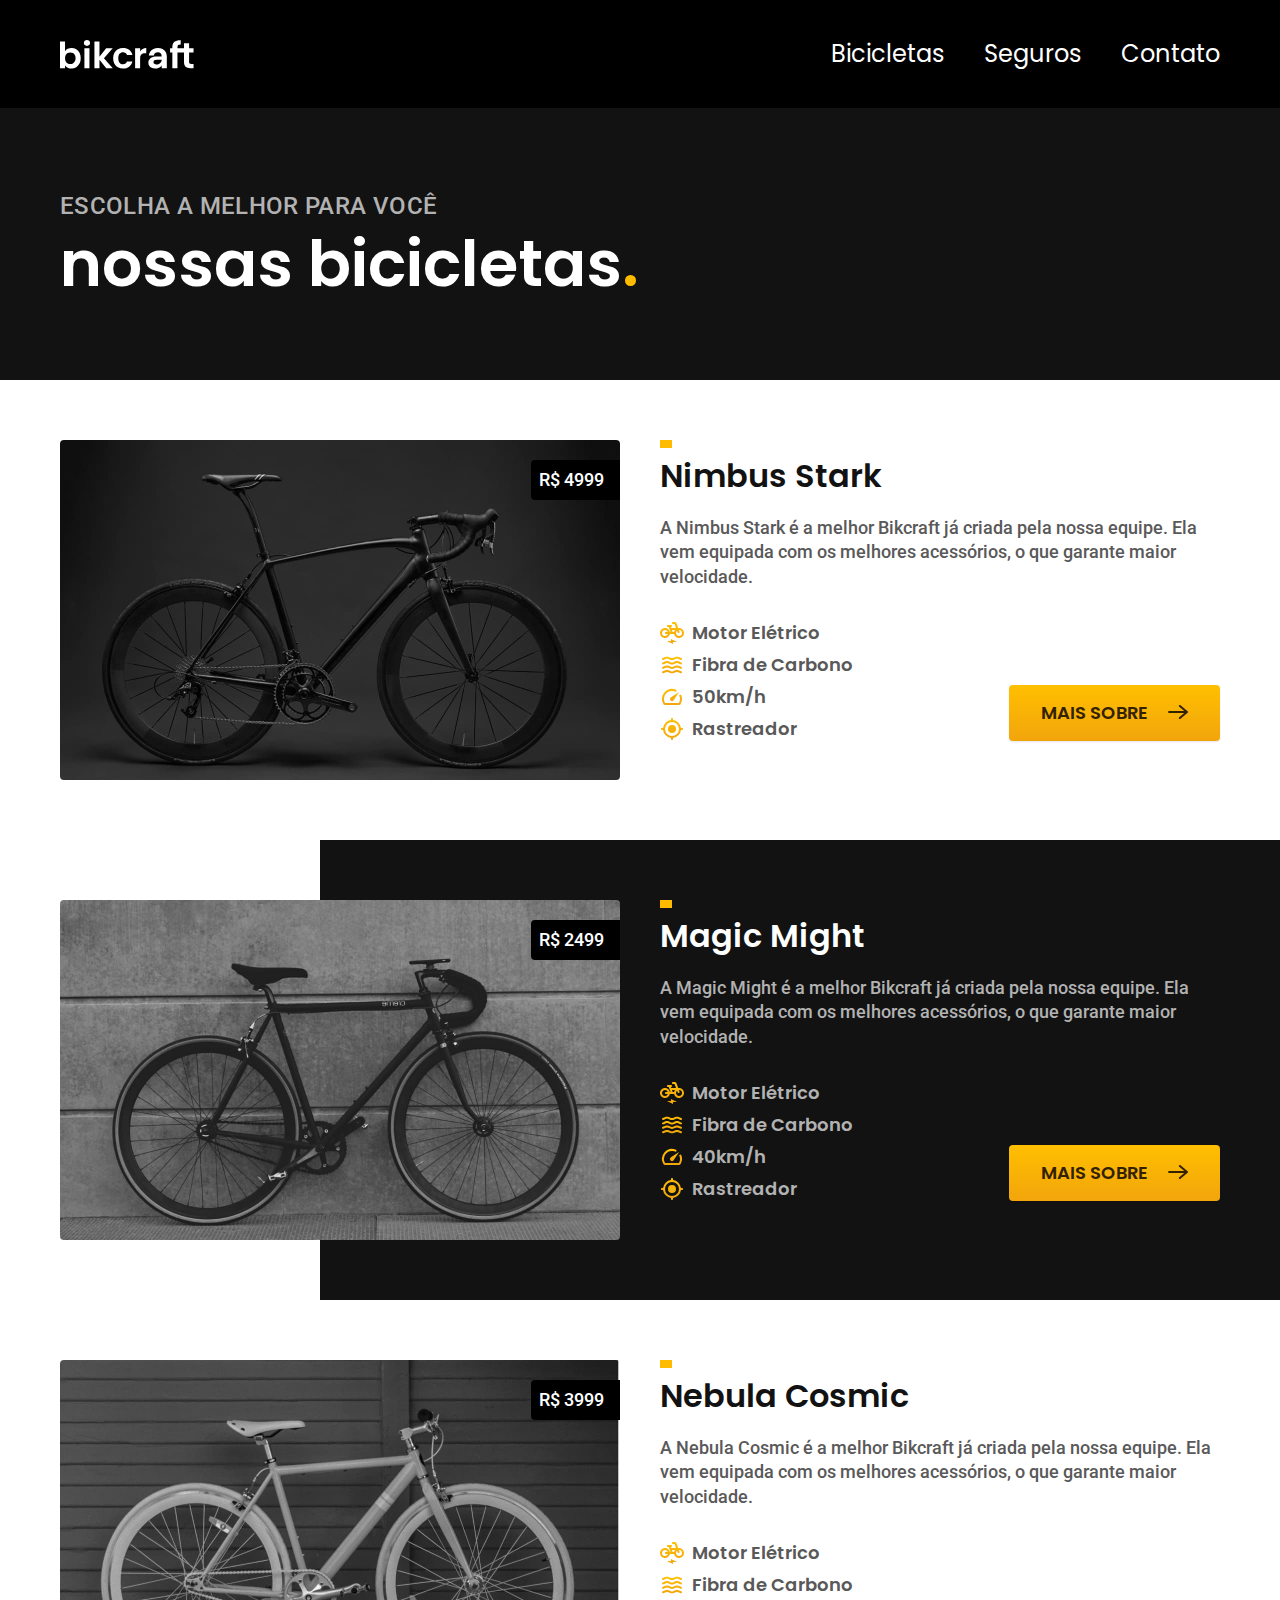
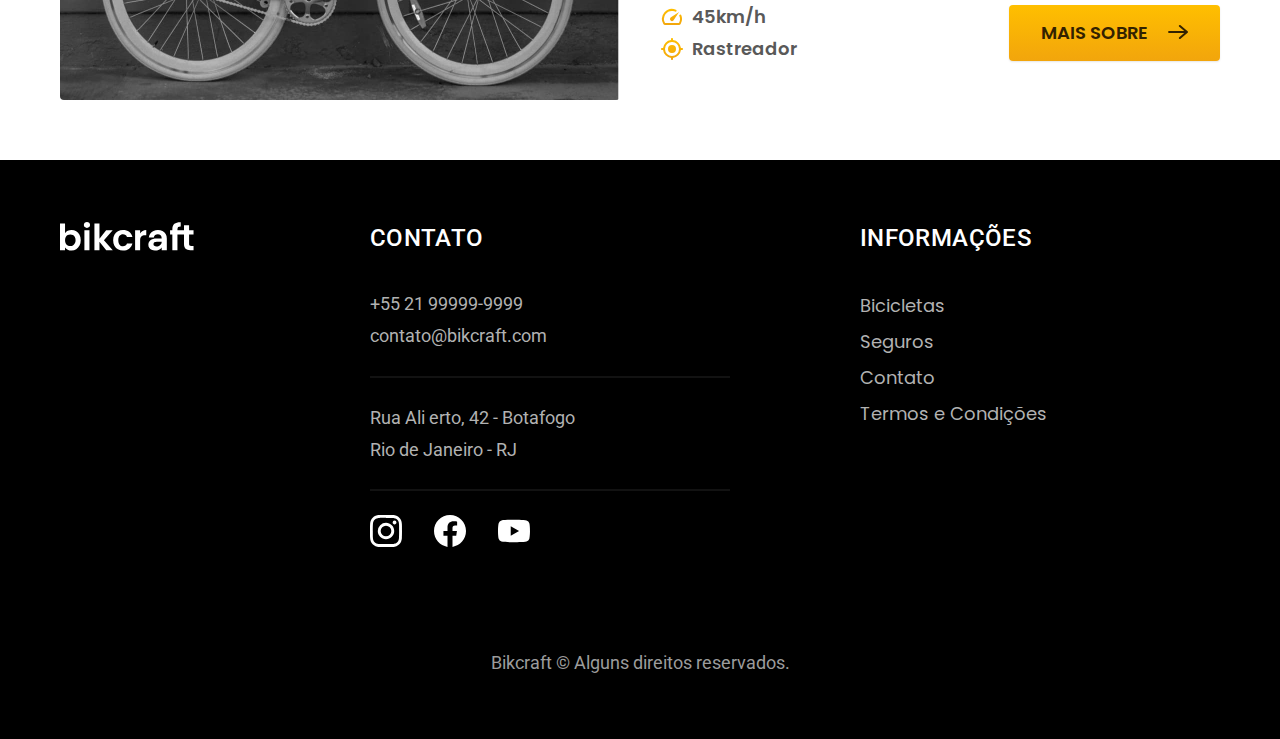
==== bicicletas.html @ f3bfa318 "Creating the internal bicycle page" ====
<!DOCTYPE html>
<html lang="pt-br">

<head>
    <meta charset="UTF-8">
    <meta name="viewport" content="width=device-width, initial-scale=1.0">
    <meta name="description" content="Lista de bicicletas Bikcraft.">
    <link rel="stylesheet" href="./css/style.css">
    <link rel="shortcut icon" href="./favicon.svg" type="image/svg+xml">
    <link rel="preconnect" href="https://fonts.googleapis.com">
    <link rel="preconnect" href="https://fonts.gstatic.com" crossorigin>
    <link href="https://fonts.googleapis.com/css2?family=Merriweather:ital,wght@1,900&family=Poppins:wght@400;500;600&family=Roboto:wght@400;500;700&display=swap" rel="stylesheet">
    <title>Bicicletas | Bikcraft</title>
</head>

<body id="bicicles">
    <!-- Header -->
    <header class="header-bg">
        <div class="header container">
            <a href="./"><img class="logo" src="./img/bikcraft.svg" alt="Bikcraft"></a>
            <nav aria-label="primary navigation">
                <ul class="header-menu font-1-l">
                    <li><a href="./bicicletas.html">Bicicletas</a></li>
                    <li><a href="./seguro.html">Seguros</a></li>
                    <li><a href="./contato.html">Contato</a></li>
                </ul>
            </nav>
        </div>
    </header>
    <!-- Main -->
    <main>
        <div class="title-bg">
            <div class="title container">
                <h2 class="font-2-l-b color-c5">escolha a melhor para você</h2>
                <h1 class="font-1-xxl color-w">nossas bicicletas<span class="color-p1">.</span></h1>
            </div>
        </div>
        <!-- Nimbus Stark -->
        <div class="bicicles container">
            <div class="bicicles-image">
                <img src="./img/bicicletas/nimbus.jpg" alt="Bicicleta Nimbus Stark">
                <span class="font-2-m color-w">R$ 4999</span>
            </div>
            <div class="bicicles-content">
                <h2 class="font-1-xl color-c11">Nimbus Stark</h2>
                <p class="font-2-m color-c8">A Nimbus Stark é a melhor Bikcraft já criada pela nossa equipe. Ela vem equipada com os melhores acessórios, o que garante maior velocidade.</p>
                <ul class="font-1-m-b color-c8">
                    <li>
                        <img src="./img/icones/eletrica.svg" alt="">
                        Motor Elétrico
                    </li>
                    <li>
                        <img src="./img/icones/carbono.svg" alt="">
                        Fibra de Carbono
                    </li>
                    <li>
                        <img src="./img/icones/velocidade.svg" alt="">
                        50km/h
                    </li>
                    <li>
                        <img src="./img/icones/rastreador.svg" alt="">
                        Rastreador
                    </li>
                </ul>
                <a href="./bicicletas/nimbus.html" class="btn">mais sobre <img src="./img/icones/seta.svg" alt=""></a>
            </div>
        </div>
        <!-- Magic Might -->
        <div class="bicicles-bg">
            <div class="bicicles container">
                <div class="bicicles-image">
                    <img src="./img/bicicletas/Magic-Might.jpg" alt="Bicicleta Magic Might">
                    <span class="font-2-m color-w">R$ 2499</span>
                </div>
                <div class="bicicles-content">
                    <h2 class="font-1-xl color-w">Magic Might</h2>
                    <p class="font-2-m color-c5">A Magic Might é a melhor Bikcraft já criada pela nossa equipe. Ela vem equipada com os melhores acessórios, o que garante maior velocidade.</p>

                    <ul class="font-1-m-b color-c5">
                        <li>
                            <img src="./img/icones/eletrica.svg" alt="">
                            Motor Elétrico
                        </li>
                        <li>
                            <img src="./img/icones/carbono.svg" alt="">
                            Fibra de Carbono
                        </li>
                        <li>
                            <img src="./img/icones/velocidade.svg" alt="">
                            40km/h
                        </li>
                        <li>
                            <img src="./img/icones/rastreador.svg" alt="">
                            Rastreador
                        </li>
                    </ul>
                    <a href="./bicicletas/magic.html" class="btn">mais sobre <img src="./img/icones/seta.svg" alt=""></a>
                </div>
            </div>
        </div>
        <!-- Nebula Cosmic -->
        <div class="bicicles container">
            <div class="bicicles-image">
                <img src="./img/bicicletas/Nebula-Cosmic.jpg" alt="Bicicleta Nebula Cosmic">
                <span class="font-2-m color-w">R$ 3999</span>
            </div>
            <div class="bicicles-content">
                <h2 class="font-1-xl color-c11">Nebula Cosmic</h2>
                <p class="font-2-m color-c8">A Nebula Cosmic é a melhor Bikcraft já criada pela nossa equipe. Ela vem equipada com os melhores acessórios, o que garante maior velocidade.</p>
                <ul class="font-1-m-b color-c8">
                    <li>
                        <img src="./img/icones/eletrica.svg" alt="">
                        Motor Elétrico
                    </li>
                    <li>
                        <img src="./img/icones/carbono.svg" alt="">
                        Fibra de Carbono
                    </li>
                    <li>
                        <img src="./img/icones/velocidade.svg" alt="">
                        45km/h
                    </li>
                    <li>
                        <img src="./img/icones/rastreador.svg" alt="">
                        Rastreador
                    </li>
                </ul>
                <a href="./bicicletas/nebula.html" class="btn">mais sobre <img src="./img/icones/seta.svg" alt=""></a>
            </div>
        </div>
    </main>
    <!-- Footer -->
    <footer class="footer-bg">
        <div class="footer container">
            <img class="footer-logo" src="./img/bikcraft.svg" alt="Bikcraft">
            <div class="contact">
                <h3 class="font-2-l-b color-w">Contato</h3>
                <ul class="color-c5">
                    <li><a href="tel: +5521999999999">+55 21 99999-9999</a></li>
                    <li><a href="mailto:contato@bikcraft.com">contato@bikcraft.com</a></li>
                    <li>Rua Ali erto, 42 - Botafogo</li>
                    <li>Rio de Janeiro - RJ</li>
                </ul>
                <div class="contact-media">
                    <a href=""><img src="./img/redes-sociais/instagram.svg" alt=""></a>
                    <a href=""><img src="./img/redes-sociais/facebook.svg" alt=""></a>
                    <a href=""><img src="./img/redes-sociais/youtube.svg" alt=""></a>
                </div>
            </div>
            <div class="information">
                <h3 class="font-2-l-b color-w">Informações</h3>
                <nav>
                    <ul class="font-1-m">
                        <li><a href="./bicicletas.html">Bicicletas</a></li>
                        <li><a href="./seguro.html">Seguros</a></li>
                        <li><a href="./contato.html">Contato</a></li>
                        <li><a href="./termos.html">Termos e Condições</a></li>
                    </ul>
                </nav>
            </div>
            <p class="rights color-c6">Bikcraft © Alguns direitos reservados.</p>
        </div>

    </footer>
</body>

</html>
---- css/style.css ----
/* Estilos globais */
@import "./global/global.css";
@import "./global/header.css";
@import "./global/colors.css";
@import "./global/typography.css";
@import "./global/footer.css";

/* Home */
@import "./home/list.css";
@import "./home/technology.css";
@import "./home/introduction.css";
@import "./home/partner.css";
@import "./home/testimony.css";

/* Insurance */
@import "./insurance/insurance.css";

/* Terms and Conditions */
@import "./Terms-Conditions/terms.css";

/* Bicicles */
@import "./Bicicles/bicicles.css";
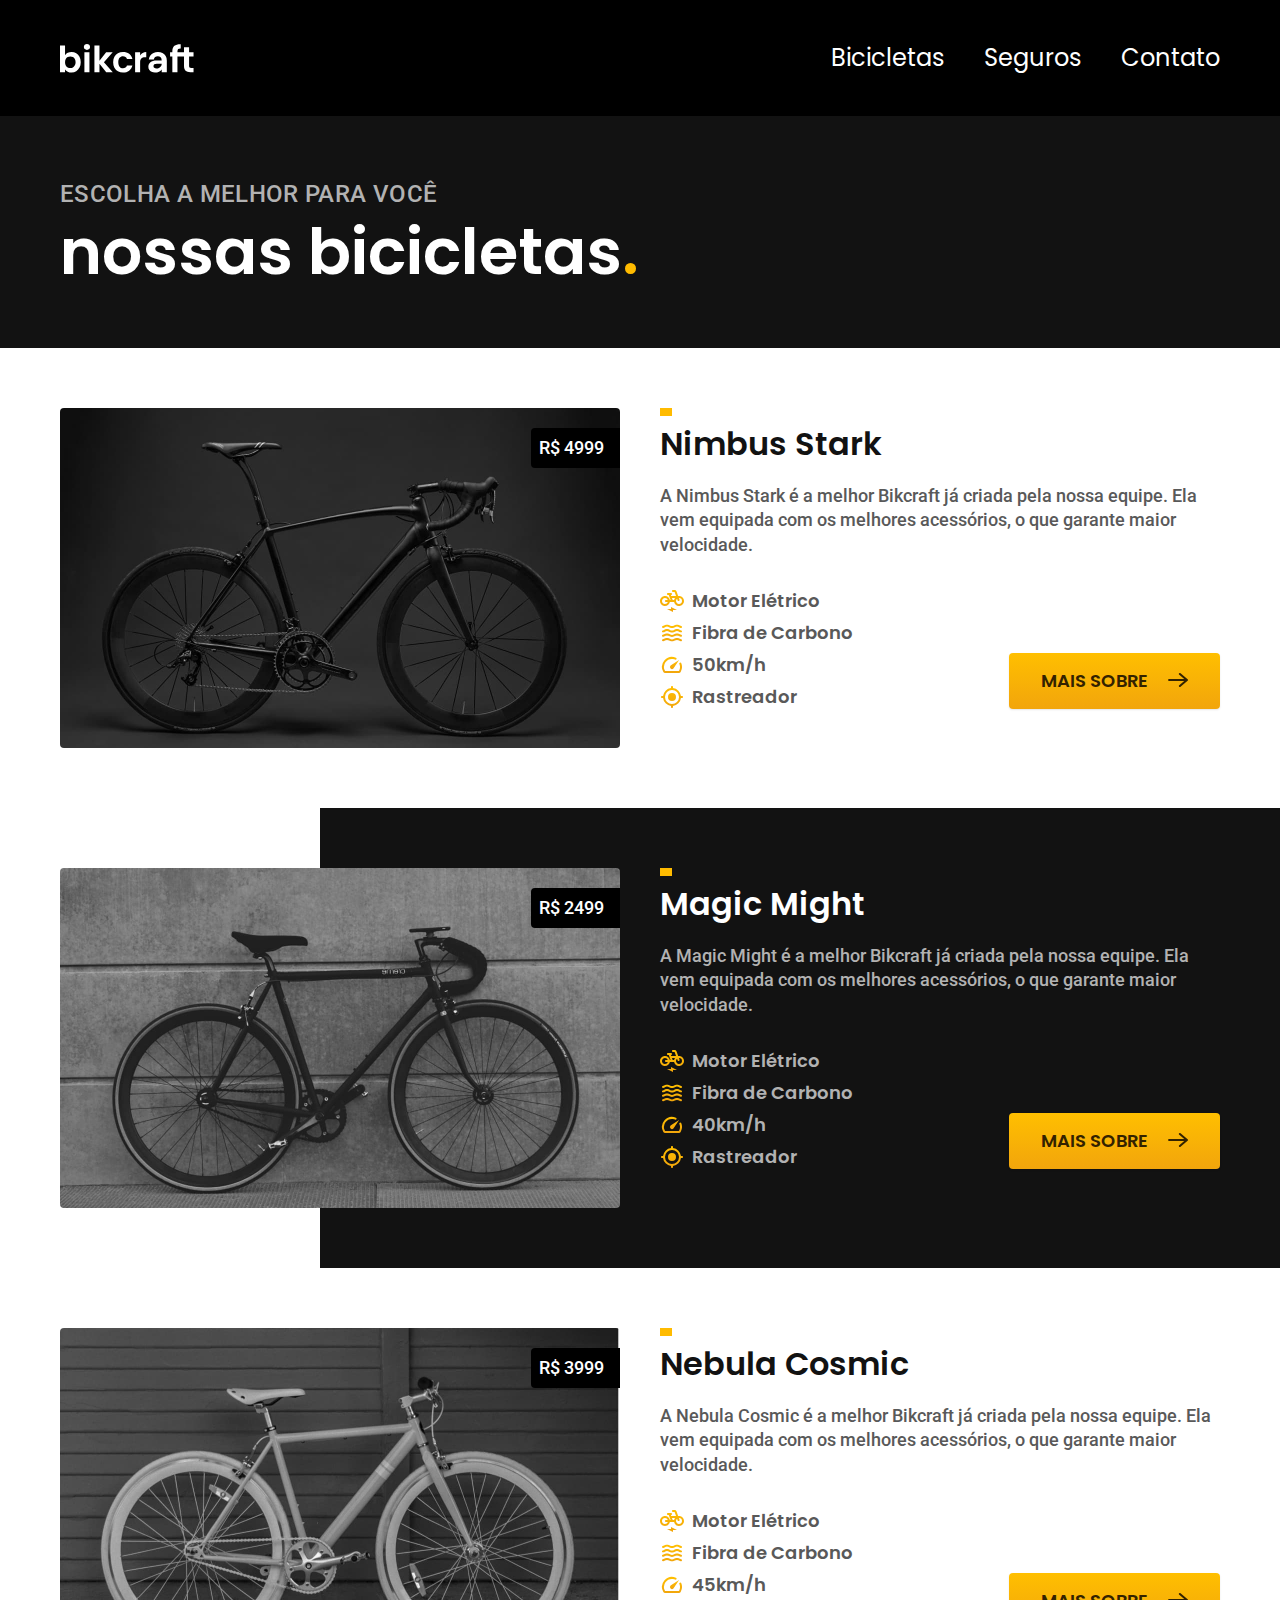
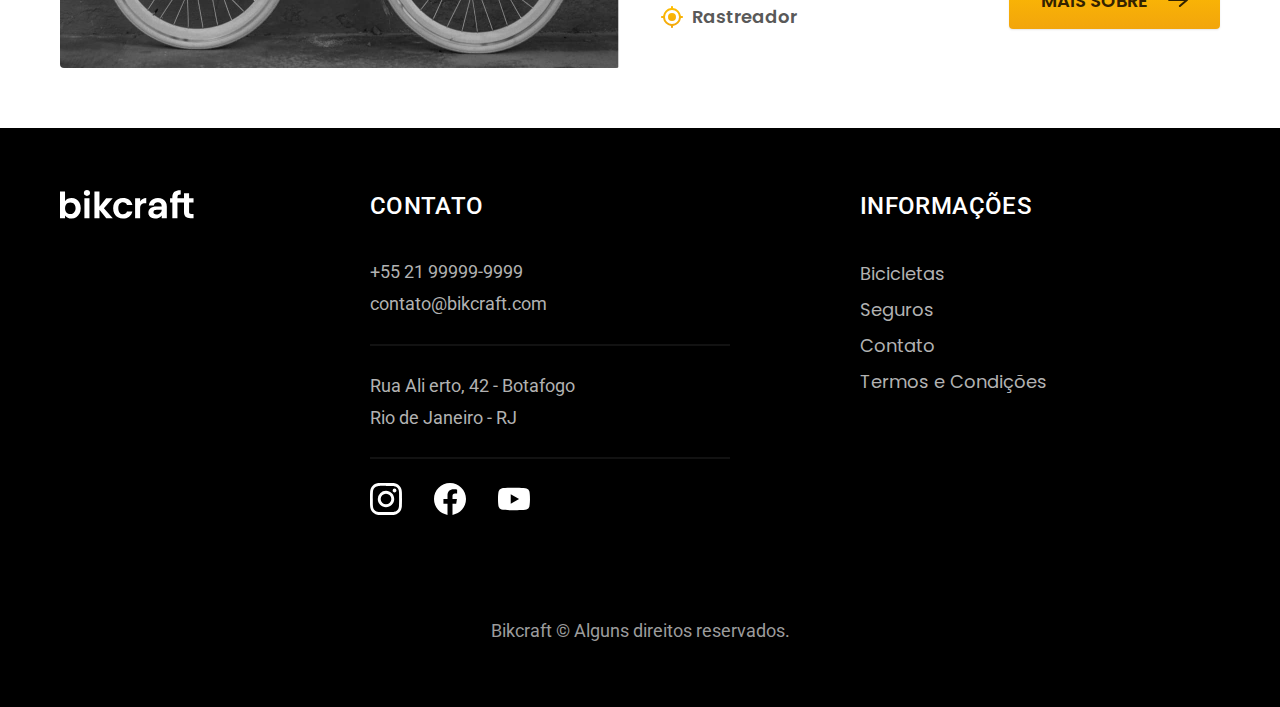
==== commit 027604e6: "Adding a preload condtion for css" ====
--- a/bicicletas.html
+++ b/bicicletas.html
@@ -5,6 +5,7 @@
     <meta charset="UTF-8">
     <meta name="viewport" content="width=device-width, initial-scale=1.0">
     <meta name="description" content="Lista de bicicletas Bikcraft.">
+    <link rel="preload" href="./css/style.css" as="style">
     <link rel="stylesheet" href="./css/style.css">
     <link rel="shortcut icon" href="./favicon.svg" type="image/svg+xml">
     <link rel="preconnect" href="https://fonts.googleapis.com">
@@ -13,7 +14,7 @@
     <title>Bicicletas | Bikcraft</title>
 </head>
 
-<body id="bicicles">
+<body id="bicycles">
     <!-- Header -->
     <header class="header-bg">
         <div class="header container">
@@ -21,7 +22,7 @@
             <nav aria-label="primary navigation">
                 <ul class="header-menu font-1-l">
                     <li><a href="./bicicletas.html">Bicicletas</a></li>
-                    <li><a href="./seguro.html">Seguros</a></li>
+                    <li><a href="./seguros.html">Seguros</a></li>
                     <li><a href="./contato.html">Contato</a></li>
                 </ul>
             </nav>
@@ -36,12 +37,12 @@
             </div>
         </div>
         <!-- Nimbus Stark -->
-        <div class="bicicles container">
-            <div class="bicicles-image">
+        <div class="bicycles container">
+            <div class="bicycles-image">
                 <img src="./img/bicicletas/nimbus.jpg" alt="Bicicleta Nimbus Stark">
                 <span class="font-2-m color-w">R$ 4999</span>
             </div>
-            <div class="bicicles-content">
+            <div class="bicycles-content">
                 <h2 class="font-1-xl color-c11">Nimbus Stark</h2>
                 <p class="font-2-m color-c8">A Nimbus Stark é a melhor Bikcraft já criada pela nossa equipe. Ela vem equipada com os melhores acessórios, o que garante maior velocidade.</p>
                 <ul class="font-1-m-b color-c8">
@@ -66,13 +67,13 @@
             </div>
         </div>
         <!-- Magic Might -->
-        <div class="bicicles-bg">
-            <div class="bicicles container">
-                <div class="bicicles-image">
+        <div class="bicycles-bg">
+            <div class="bicycles container">
+                <div class="bicycles-image">
                     <img src="./img/bicicletas/Magic-Might.jpg" alt="Bicicleta Magic Might">
                     <span class="font-2-m color-w">R$ 2499</span>
                 </div>
-                <div class="bicicles-content">
+                <div class="bicycles-content">
                     <h2 class="font-1-xl color-w">Magic Might</h2>
                     <p class="font-2-m color-c5">A Magic Might é a melhor Bikcraft já criada pela nossa equipe. Ela vem equipada com os melhores acessórios, o que garante maior velocidade.</p>
 
@@ -99,12 +100,12 @@
             </div>
         </div>
         <!-- Nebula Cosmic -->
-        <div class="bicicles container">
-            <div class="bicicles-image">
+        <div class="bicycles container">
+            <div class="bicycles-image">
                 <img src="./img/bicicletas/Nebula-Cosmic.jpg" alt="Bicicleta Nebula Cosmic">
                 <span class="font-2-m color-w">R$ 3999</span>
             </div>
-            <div class="bicicles-content">
+            <div class="bicycles-content">
                 <h2 class="font-1-xl color-c11">Nebula Cosmic</h2>
                 <p class="font-2-m color-c8">A Nebula Cosmic é a melhor Bikcraft já criada pela nossa equipe. Ela vem equipada com os melhores acessórios, o que garante maior velocidade.</p>
                 <ul class="font-1-m-b color-c8">
@@ -152,7 +153,7 @@
                 <nav>
                     <ul class="font-1-m">
                         <li><a href="./bicicletas.html">Bicicletas</a></li>
-                        <li><a href="./seguro.html">Seguros</a></li>
+                        <li><a href="./seguros.html">Seguros</a></li>
                         <li><a href="./contato.html">Contato</a></li>
                         <li><a href="./termos.html">Termos e Condições</a></li>
                     </ul>
--- a/css/style.css
+++ b/css/style.css
@@ -4,6 +4,7 @@
 @import "./global/colors.css";
 @import "./global/typography.css";
 @import "./global/footer.css";
+@import "./global/form.css";
 
 /* Home */
 @import "./home/list.css";
@@ -14,9 +15,22 @@
 
 /* Insurance */
 @import "./insurance/insurance.css";
+@import "./insurance/advantages.css";
+@import "./insurance/faq.css";
 
 /* Terms and Conditions */
 @import "./Terms-Conditions/terms.css";
 
-/* Bicicles */
-@import "./Bicicles/bicicles.css";
+/* Bicycles */
+@import "./Bicycles/bicycles.css";
+
+/* Bicycle */
+@import "./bicycle/bicycle.css";
+@import "./bicycle/bicycle-insurance.css";
+
+/* Contact */
+@import "./contact/contact.css";
+@import "./contact/stores.css";
+
+/* Budget */
+@import "./budget/budget.css";
--- a/css/style.css
+++ b/css/style.css
@@ -4,6 +4,7 @@
 @import "./global/colors.css";
 @import "./global/typography.css";
 @import "./global/footer.css";
+@import "./global/form.css";
 
 /* Home */
 @import "./home/list.css";
@@ -14,9 +15,22 @@
 
 /* Insurance */
 @import "./insurance/insurance.css";
+@import "./insurance/advantages.css";
+@import "./insurance/faq.css";
 
 /* Terms and Conditions */
 @import "./Terms-Conditions/terms.css";
 
-/* Bicicles */
-@import "./Bicicles/bicicles.css";
+/* Bicycles */
+@import "./Bicycles/bicycles.css";
+
+/* Bicycle */
+@import "./bicycle/bicycle.css";
+@import "./bicycle/bicycle-insurance.css";
+
+/* Contact */
+@import "./contact/contact.css";
+@import "./contact/stores.css";
+
+/* Budget */
+@import "./budget/budget.css";
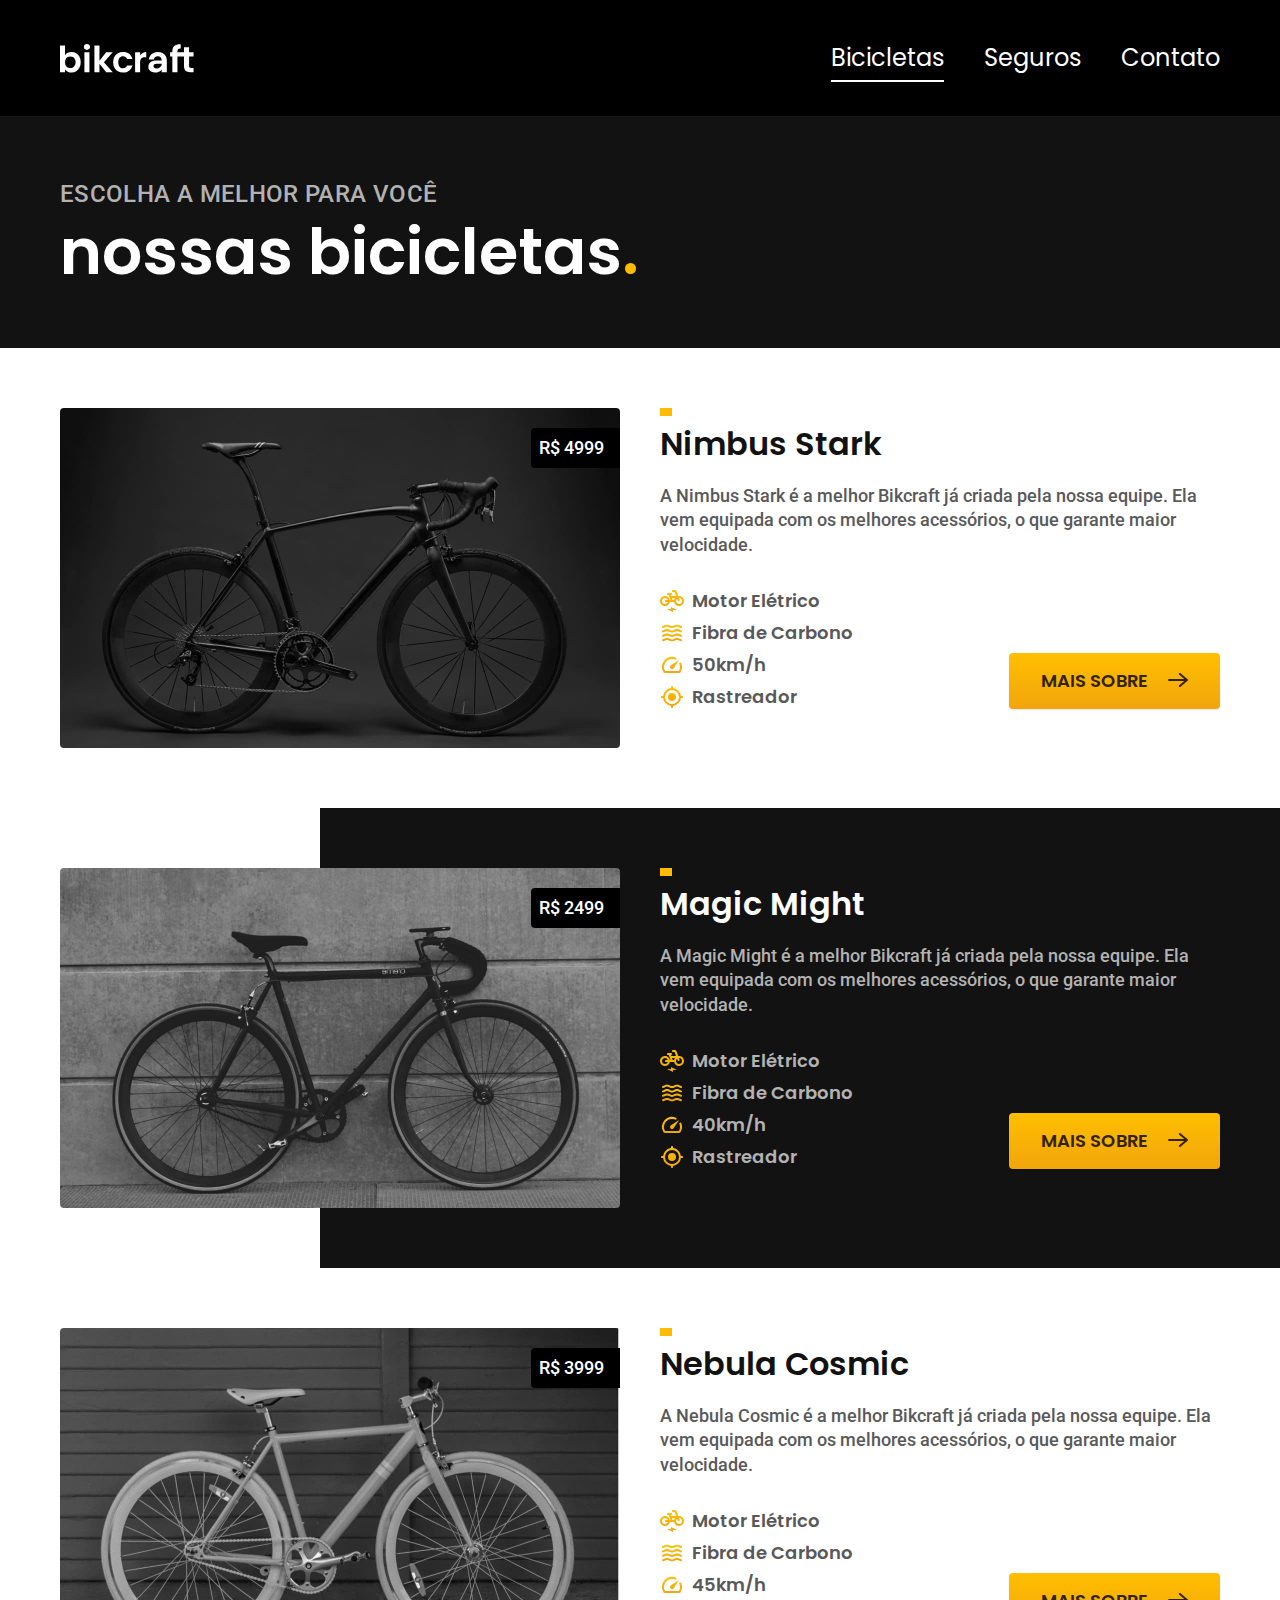
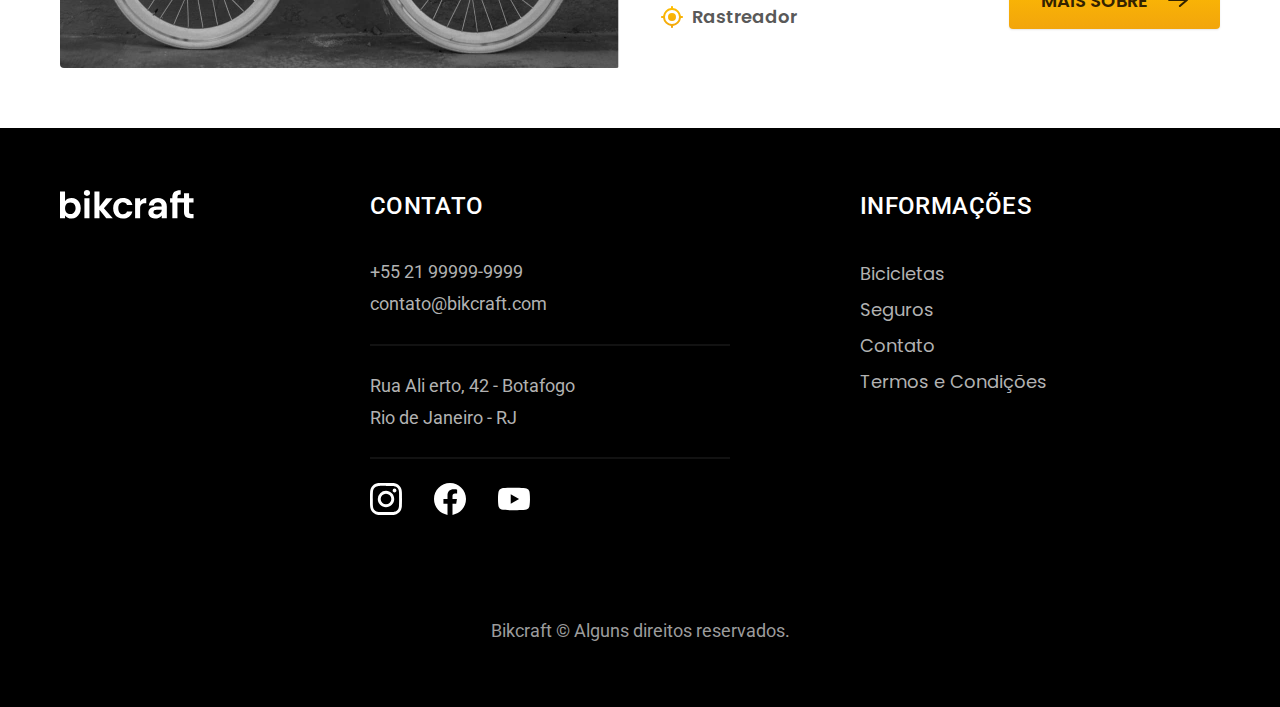
==== commit 22267980: "Adding JavaScript code" ====
--- a/bicicletas.html
+++ b/bicicletas.html
@@ -12,6 +12,7 @@
     <link rel="preconnect" href="https://fonts.gstatic.com" crossorigin>
     <link href="https://fonts.googleapis.com/css2?family=Merriweather:ital,wght@1,900&family=Poppins:wght@400;500;600&family=Roboto:wght@400;500;700&display=swap" rel="stylesheet">
     <title>Bicicletas | Bikcraft</title>
+    <script>document.documentElement.classList.add('js')</script>
 </head>
 
 <body id="bicycles">
@@ -163,6 +164,7 @@
         </div>
 
     </footer>
+    <script src="./js/script.js"></script>
 </body>
 
 </html>--- a/css/style.css
+++ b/css/style.css
@@ -5,6 +5,7 @@
 @import "./global/typography.css";
 @import "./global/footer.css";
 @import "./global/form.css";
+@import "./global/animation.css";
 
 /* Home */
 @import "./home/list.css";
--- a/css/style.css
+++ b/css/style.css
@@ -5,6 +5,7 @@
 @import "./global/typography.css";
 @import "./global/footer.css";
 @import "./global/form.css";
+@import "./global/animation.css";
 
 /* Home */
 @import "./home/list.css";
